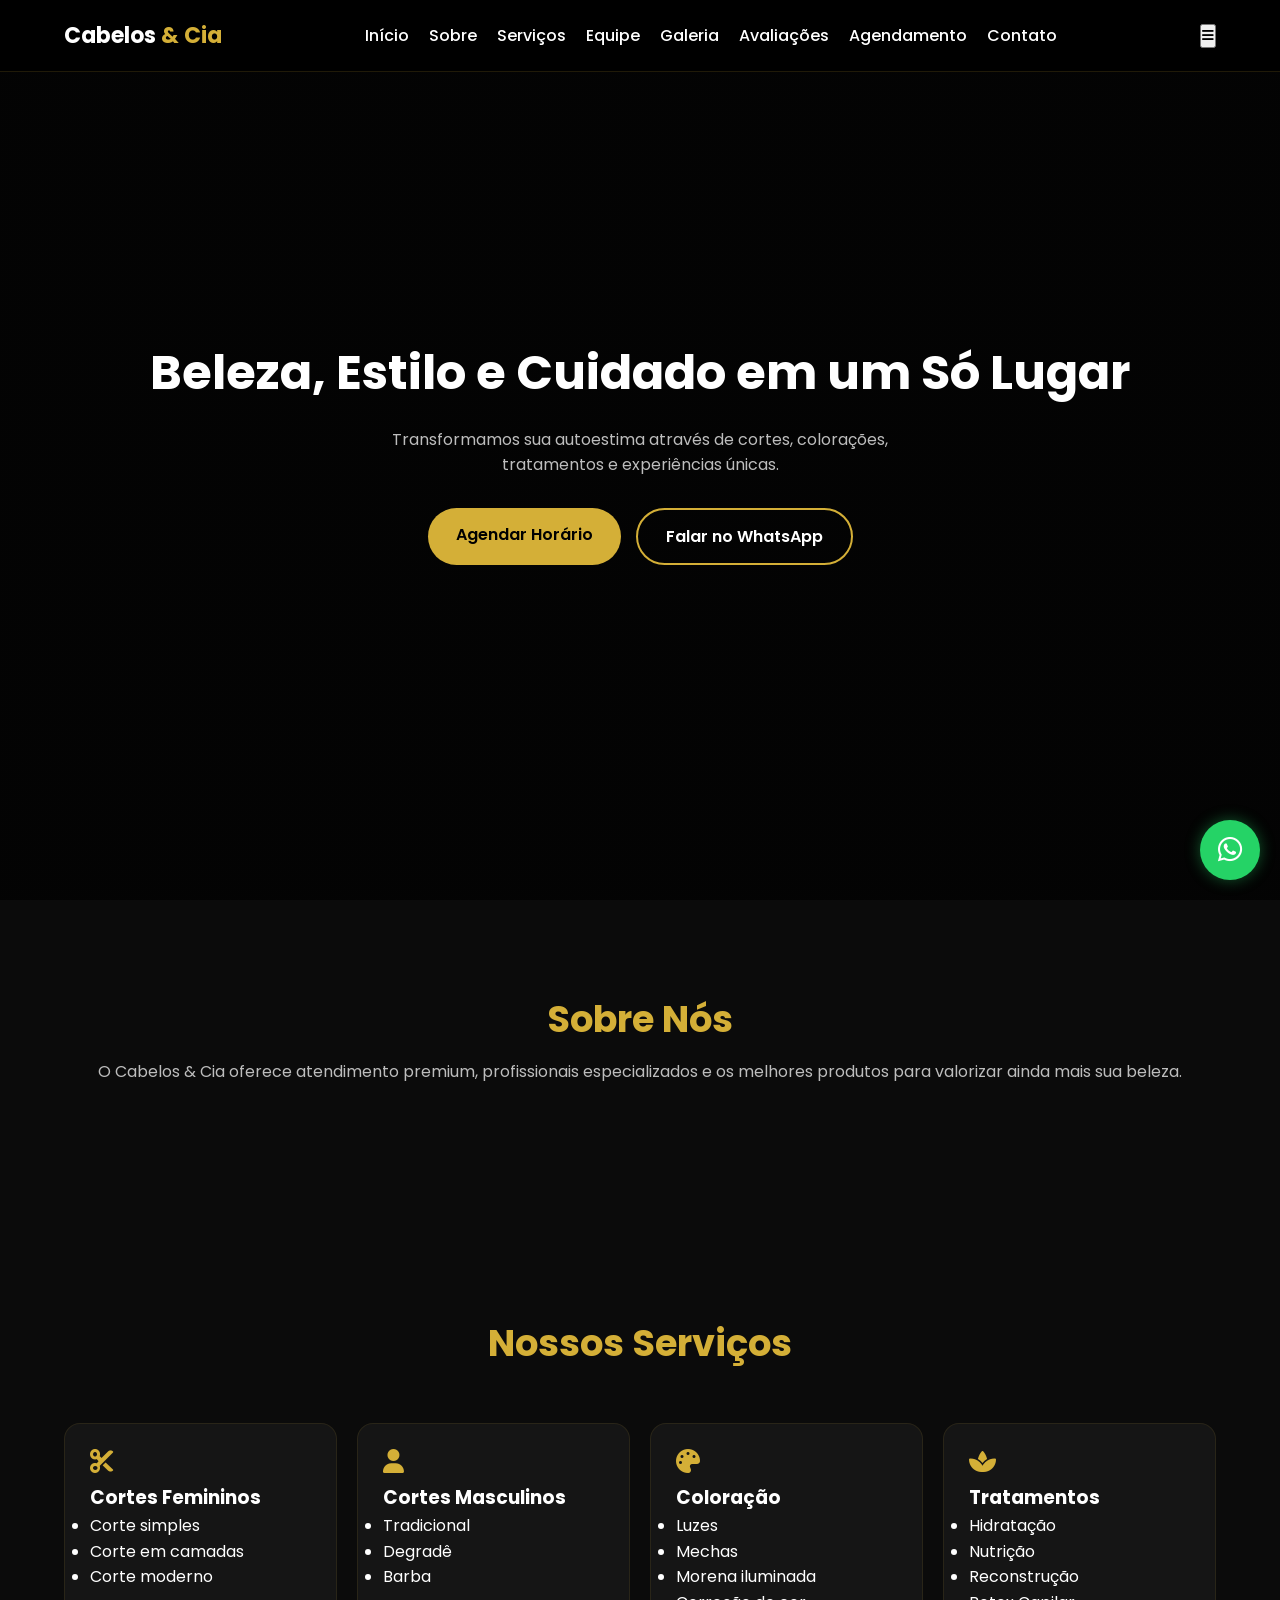
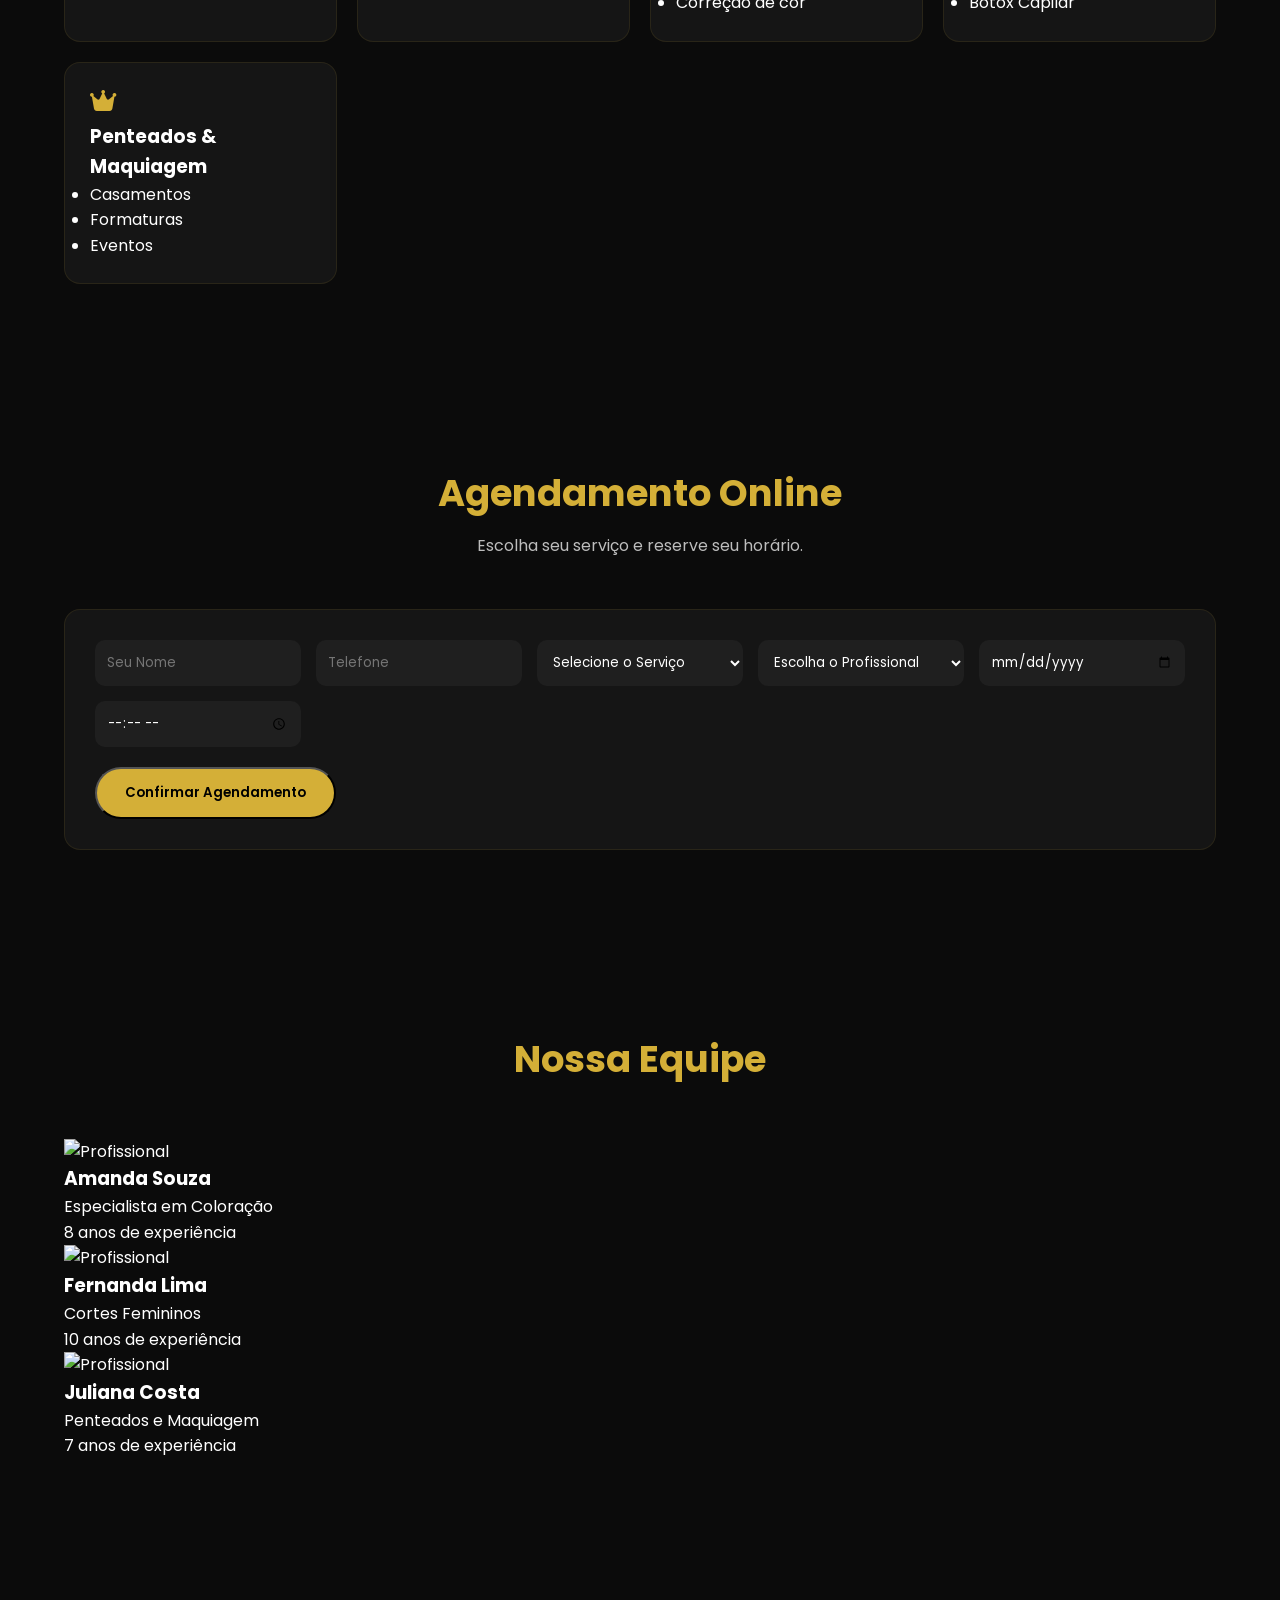
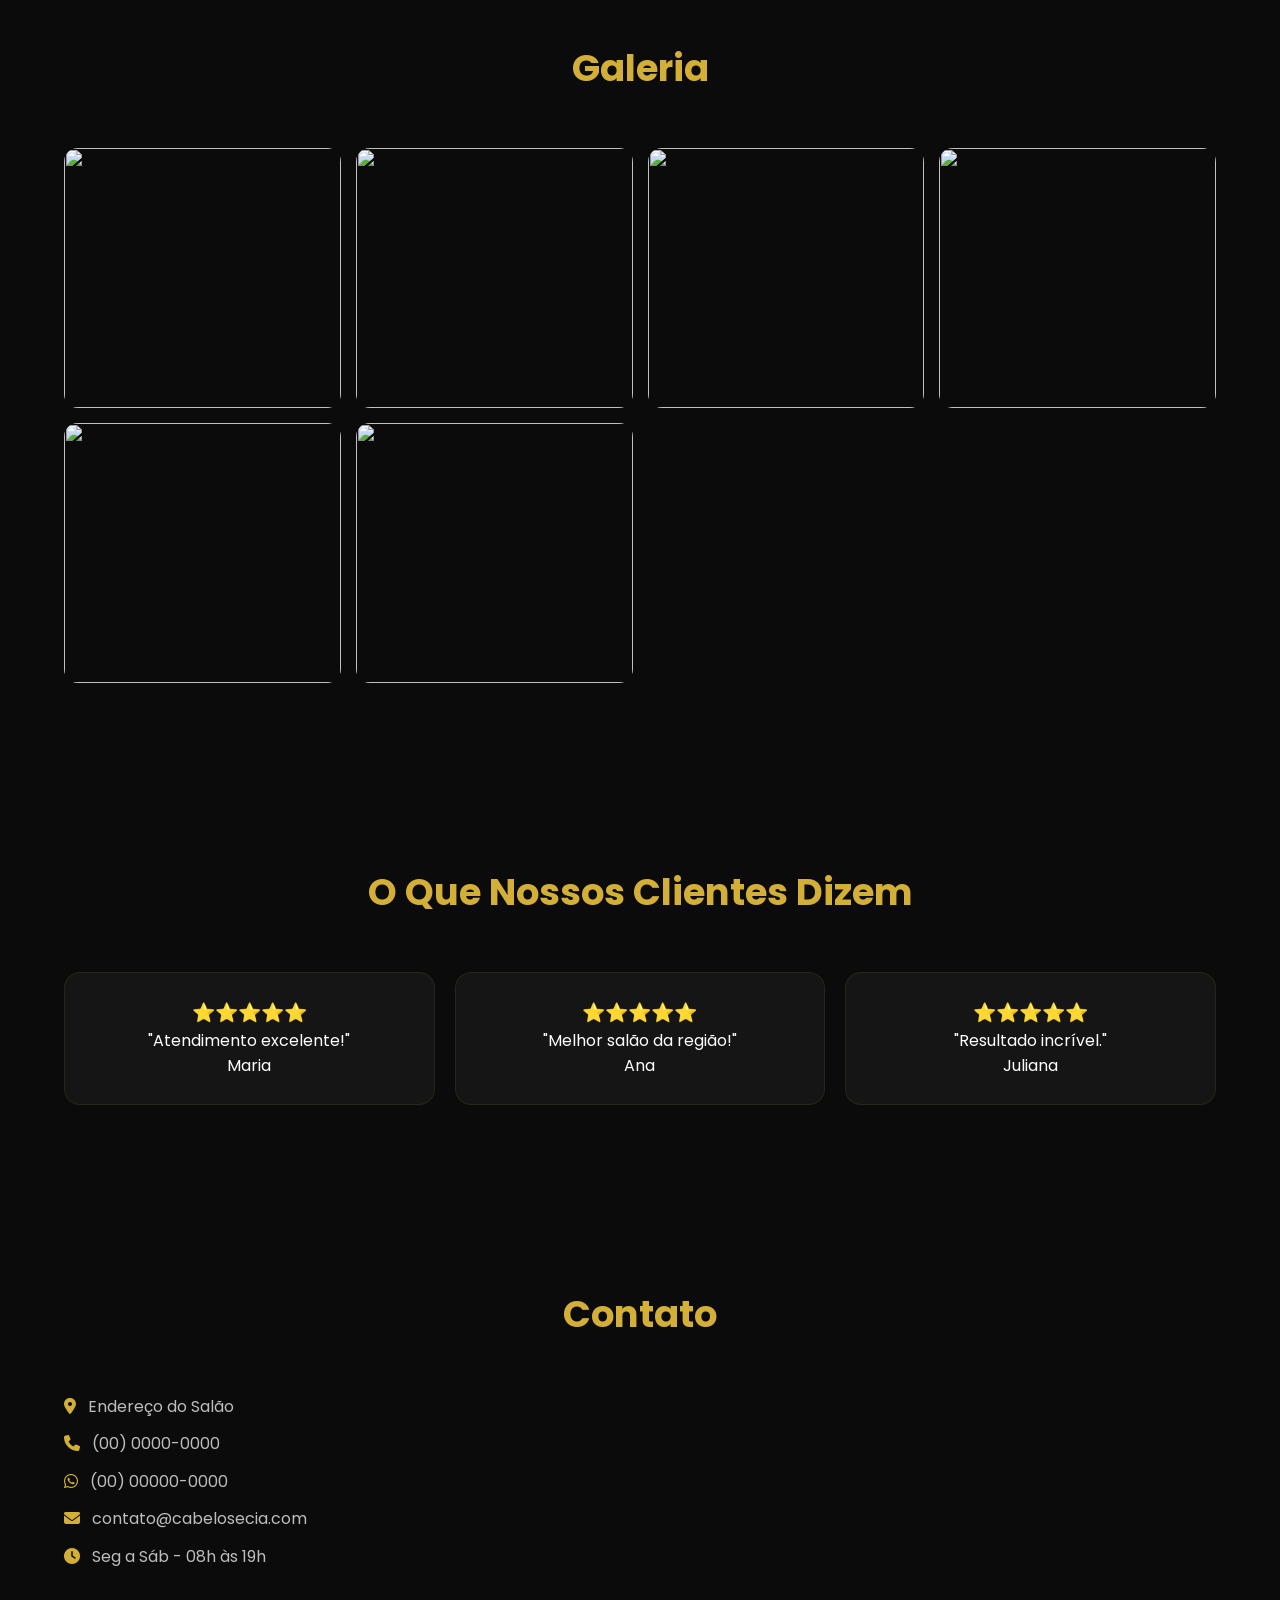
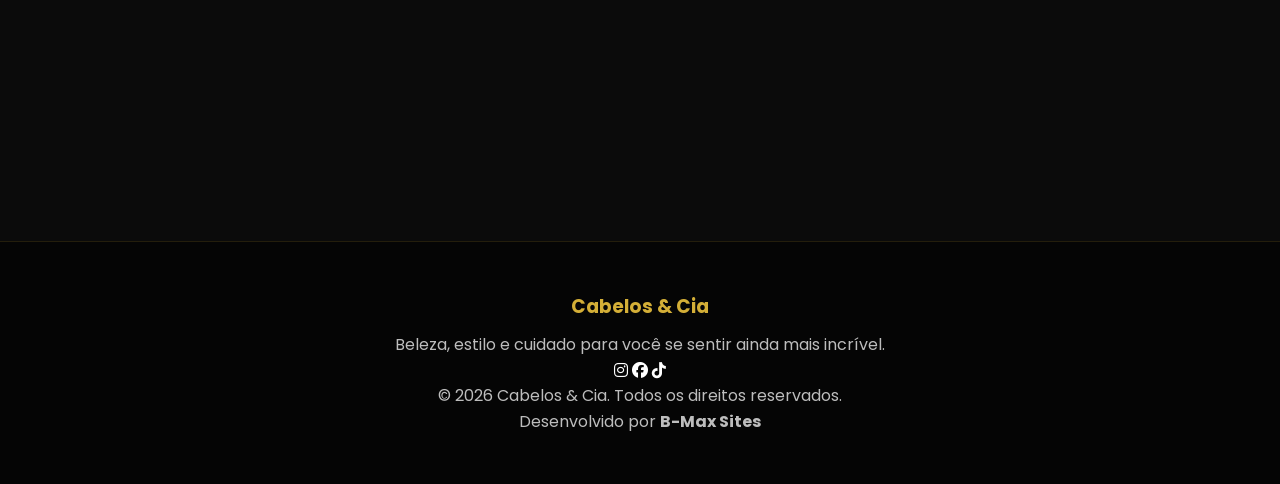
==== index.html @ bd4454e4 "Rename cabelo y Cia.html to index.html" ====
<!DOCTYPE html>
<html lang="pt-BR">
<head>
<meta charset="UTF-8">
<meta name="viewport" content="width=device-width, initial-scale=1.0">

<title>Cabelos & Cia | Beleza, Estilo e Cuidado</title>

<meta name="description" content="Cabelos & Cia - Cortes, coloração, tratamentos capilares, maquiagem e muito mais.">

<link rel="preconnect" href="https://fonts.googleapis.com">
<link rel="preconnect" href="https://fonts.gstatic.com" crossorigin>

<link href="https://fonts.googleapis.com/css2?family=Poppins:wght@300;400;500;600;700;800&display=swap" rel="stylesheet">

<link rel="stylesheet" href="https://cdnjs.cloudflare.com/ajax/libs/font-awesome/6.5.2/css/all.min.css">

<link rel="stylesheet" href="css/style.css">
</head>
<body>

<!-- NAVBAR -->

<header class="header">
    <div class="container navbar">

        <a href="#" class="logo">
            Cabelos <span>& Cia</span>
        </a>

        <nav class="nav-menu">
            <a href="#inicio">Início</a>
            <a href="#sobre">Sobre</a>
            <a href="#servicos">Serviços</a>
            <a href="#equipe">Equipe</a>
            <a href="#galeria">Galeria</a>
            <a href="#avaliacoes">Avaliações</a>
            <a href="#agendamento">Agendamento</a>
            <a href="#contato">Contato</a>
        </nav>

        <button class="menu-btn">
            <i class="fas fa-bars"></i>
        </button>

    </div>
</header>

<!-- HERO -->

<section class="hero" id="inicio">

    <div class="hero-overlay"></div>

    <div class="container hero-content">

        <h1>Beleza, Estilo e Cuidado em um Só Lugar</h1>

        <p>
            Transformamos sua autoestima através de cortes,
            colorações, tratamentos e experiências únicas.
        </p>

        <div class="hero-buttons">

            <a href="#agendamento" class="btn-primary">
                Agendar Horário
            </a>

            <a href="https://wa.me/5549998095175" target="_blank" class="btn-secondary">
                Falar no WhatsApp
            </a>

        </div>

    </div>

</section>

<!-- SOBRE -->

<section class="sobre" id="sobre">

    <div class="container">

        <div class="section-title">
            <h2>Sobre Nós</h2>
            <p>
                O Cabelos & Cia oferece atendimento premium,
                profissionais especializados e os melhores produtos
                para valorizar ainda mais sua beleza.
            </p>
        </div>

    </div>

</section>

<!-- SERVIÇOS -->

<section class="servicos" id="servicos">

    <div class="container">

        <div class="section-title">
            <h2>Nossos Serviços</h2>
        </div>

        <div class="servicos-grid">

            <div class="servico-card">
                <i class="fas fa-cut"></i>
                <h3>Cortes Femininos</h3>
                <ul>
                    <li>Corte simples</li>
                    <li>Corte em camadas</li>
                    <li>Corte moderno</li>
                </ul>
            </div>

            <div class="servico-card">
                <i class="fas fa-user"></i>
                <h3>Cortes Masculinos</h3>
                <ul>
                    <li>Tradicional</li>
                    <li>Degradê</li>
                    <li>Barba</li>
                </ul>
            </div>

            <div class="servico-card">
                <i class="fas fa-palette"></i>
                <h3>Coloração</h3>
                <ul>
                    <li>Luzes</li>
                    <li>Mechas</li>
                    <li>Morena iluminada</li>
                    <li>Correção de cor</li>
                </ul>
            </div>

            <div class="servico-card">
                <i class="fas fa-spa"></i>
                <h3>Tratamentos</h3>
                <ul>
                    <li>Hidratação</li>
                    <li>Nutrição</li>
                    <li>Reconstrução</li>
                    <li>Botox Capilar</li>
                </ul>
            </div>

            <div class="servico-card">
                <i class="fas fa-crown"></i>
                <h3>Penteados & Maquiagem</h3>
                <ul>
                    <li>Casamentos</li>
                    <li>Formaturas</li>
                    <li>Eventos</li>
                </ul>
            </div>

        </div>

    </div>

</section>

<!-- AGENDAMENTO -->

<section class="agendamento" id="agendamento">

    <div class="container">

        <div class="section-title">
            <h2>Agendamento Online</h2>
            <p>Escolha seu serviço e reserve seu horário.</p>
        </div>

        <form id="agendamentoForm">

            <div class="form-grid">

                <input type="text" placeholder="Seu Nome" required>

                <input type="tel" placeholder="Telefone" required>

                <select required>
                    <option value="">Selecione o Serviço</option>
                    <option>Corte Feminino</option>
                    <option>Corte Masculino</option>
                    <option>Coloração</option>
                    <option>Tratamento</option>
                    <option>Maquiagem</option>
                </select>

                <select required>
                    <option value="">Escolha o Profissional</option>
                    <option>Amanda</option>
                    <option>Fernanda</option>
                    <option>Juliana</option>
                </select>

                <input type="date" required>

                <input type="time" required>

            </div>

            <button type="submit" class="btn-primary">
                Confirmar Agendamento
            </button>

        </form>

    </div>

</section>

<!-- EQUIPE -->

<section class="equipe" id="equipe">

    <div class="container">

        <div class="section-title">
            <h2>Nossa Equipe</h2>
        </div>

        <div class="equipe-grid">

            <div class="membro">
                <img src="images/equipe1.jpg" alt="Profissional">
                <h3>Amanda Souza</h3>
                <p>Especialista em Coloração</p>
                <span>8 anos de experiência</span>
            </div>

            <div class="membro">
                <img src="images/equipe2.jpg" alt="Profissional">
                <h3>Fernanda Lima</h3>
                <p>Cortes Femininos</p>
                <span>10 anos de experiência</span>
            </div>

            <div class="membro">
                <img src="images/equipe3.jpg" alt="Profissional">
                <h3>Juliana Costa</h3>
                <p>Penteados e Maquiagem</p>
                <span>7 anos de experiência</span>
            </div>

        </div>

    </div>

</section>

<!-- GALERIA -->

<section class="galeria" id="galeria">

    <div class="container">

        <div class="section-title">
            <h2>Galeria</h2>
        </div>

        <div class="galeria-grid">

            <img src="images/galeria/1.jpg" alt="">
            <img src="images/galeria/2.jpg" alt="">
            <img src="images/galeria/3.jpg" alt="">
            <img src="images/galeria/4.jpg" alt="">
            <img src="images/galeria/5.jpg" alt="">
            <img src="images/galeria/6.jpg" alt="">

        </div>

    </div>

</section>

<!-- AVALIAÇÕES -->

<section class="avaliacoes" id="avaliacoes">

    <div class="container">

        <div class="section-title">
            <h2>O Que Nossos Clientes Dizem</h2>
        </div>

        <div class="avaliacoes-grid">

            <div class="avaliacao">
                <h3>⭐⭐⭐⭐⭐</h3>
                <p>"Atendimento excelente!"</p>
                <span>Maria</span>
            </div>

            <div class="avaliacao">
                <h3>⭐⭐⭐⭐⭐</h3>
                <p>"Melhor salão da região!"</p>
                <span>Ana</span>
            </div>

            <div class="avaliacao">
                <h3>⭐⭐⭐⭐⭐</h3>
                <p>"Resultado incrível."</p>
                <span>Juliana</span>
            </div>

        </div>

    </div>

</section>

<!-- CONTATO -->

<section class="contato" id="contato">

    <div class="container">

        <div class="section-title">
            <h2>Contato</h2>
        </div>

        <div class="contato-grid">

            <div class="info">

                <p><i class="fas fa-map-marker-alt"></i> Endereço do Salão</p>

                <p><i class="fas fa-phone"></i> (00) 0000-0000</p>

                <p><i class="fab fa-whatsapp"></i> (00) 00000-0000</p>

                <p><i class="fas fa-envelope"></i> contato@cabelosecia.com</p>

                <p><i class="fas fa-clock"></i> Seg a Sáb - 08h às 19h</p>

            </div>

            <div class="mapa">

                <iframe
                    src="https://www.google.com/maps/embed"
                    allowfullscreen=""
                    loading="lazy">
                </iframe>

            </div>

        </div>

    </div>

</section>

<!-- WHATSAPP -->

<a href="https://wa.me/5549998095175"
   class="whatsapp-btn"
   target="_blank">

    <i class="fab fa-whatsapp"></i>

</a>

<!-- FOOTER -->

<footer class="footer">

    <div class="container">

        <h3>Cabelos & Cia</h3>

        <p>
            Beleza, estilo e cuidado para você se sentir ainda mais incrível.
        </p>

        <div class="footer-social">

            <a href="#"><i class="fab fa-instagram"></i></a>
            <a href="#"><i class="fab fa-facebook"></i></a>
            <a href="#"><i class="fab fa-tiktok"></i></a>

        </div>

        <div class="footer-copy">

            <p>
                © 2026 Cabelos & Cia. Todos os direitos reservados.
            </p>

            <p>
                Desenvolvido por <strong>B-Max Sites</strong>
            </p>

        </div>

    </div>

</footer>

<script src="js/script.js"></script>

</body>
</html>
---- css/style.css ----
/* RESET PROFISSIONAL */
*{
margin:0;
padding:0;
box-sizing:border-box;
font-family:'Poppins',sans-serif;
}

:root{
--gold:#d4af37;
--black:#0b0b0b;
--dark:#151515;
--gray:#bdbdbd;
--white:#ffffff;
}

/* BASE */
body{
background:var(--black);
color:var(--white);
line-height:1.6;
}

a{
text-decoration:none;
color:inherit;
}

.container{
width:90%;
max-width:1200px;
margin:auto;
}

/* HEADER */
.header{
position:fixed;
top:0;
width:100%;
z-index:999;
background:rgba(0,0,0,0.85);
backdrop-filter:blur(10px);
border-bottom:1px solid rgba(212,175,55,0.15);
}

.navbar{
display:flex;
justify-content:space-between;
align-items:center;
padding:18px 0;
}

.logo{
font-size:22px;
font-weight:700;
}

.logo span{
color:var(--gold);
}

.nav-menu{
display:flex;
gap:20px;
}

.nav-menu a{
font-weight:500;
color:var(--white);
transition:0.3s;
}

.nav-menu a:hover{
color:var(--gold);
}

/* HERO */
.hero{
height:100vh;
display:flex;
align-items:center;
justify-content:center;
text-align:center;
padding:20px;
background:
linear-gradient(rgba(0,0,0,0.7),rgba(0,0,0,0.7)),
url("https://images.unsplash.com/photo-1522335789203-aabd1fc54bc9") center/cover;
}

.hero-content h1{
font-size:3rem;
margin-bottom:15px;
}

.hero-content p{
color:var(--gray);
max-width:600px;
margin:auto;
margin-bottom:30px;
}

/* BOTÕES (FLUTUANDO DE VERDADE, LIMPO) */
.hero-buttons{
display:flex;
gap:15px;
justify-content:center;
flex-wrap:wrap;
}

.btn-primary,
.btn-secondary{
padding:14px 28px;
border-radius:50px;
font-weight:600;
transition:0.3s ease;
position:relative;
animation:float 3s ease-in-out infinite;
}

.btn-primary{
background:var(--gold);
color:#000;
}

.btn-secondary{
border:2px solid var(--gold);
color:var(--white);
}

.btn-primary:hover,
.btn-secondary:hover{
transform:translateY(-5px);
box-shadow:0 10px 25px rgba(212,175,55,0.25);
}

/* FLUTUAÇÃO SUAVE */
@keyframes float{
0%{transform:translateY(0);}
50%{transform:translateY(-6px);}
100%{transform:translateY(0);}
}

/* SEÇÕES */
section{
padding:90px 0;
}

.section-title{
text-align:center;
margin-bottom:50px;
}

.section-title h2{
font-size:2.3rem;
color:var(--gold);
margin-bottom:10px;
}

.section-title p{
color:var(--gray);
}

/* SERVIÇOS */
.servicos-grid{
display:grid;
grid-template-columns:repeat(auto-fit,minmax(250px,1fr));
gap:20px;
}

.servico-card{
background:var(--dark);
padding:25px;
border-radius:16px;
border:1px solid rgba(212,175,55,0.1);
transition:0.3s;
}

.servico-card:hover{
transform:translateY(-8px);
border-color:var(--gold);
}

.servico-card i{
color:var(--gold);
font-size:24px;
margin-bottom:10px;
}

/* FORMULÁRIO */
#agendamentoForm{
background:var(--dark);
padding:30px;
border-radius:16px;
border:1px solid rgba(212,175,55,0.1);
}

.form-grid{
display:grid;
grid-template-columns:repeat(auto-fit,minmax(200px,1fr));
gap:15px;
margin-bottom:20px;
}

input,select{
padding:12px;
border:none;
border-radius:10px;
background:#1f1f1f;
color:white;
outline:none;
}

/* GALERIA */
.galeria-grid{
display:grid;
grid-template-columns:repeat(auto-fit,minmax(250px,1fr));
gap:15px;
}

.galeria-grid img{
width:100%;
height:260px;
object-fit:cover;
border-radius:14px;
transition:0.4s;
}

.galeria-grid img:hover{
transform:scale(1.03);
}

/* AVALIAÇÕES */
.avaliacoes-grid{
display:grid;
grid-template-columns:repeat(auto-fit,minmax(250px,1fr));
gap:20px;
}

.avaliacao{
background:var(--dark);
padding:25px;
border-radius:16px;
border:1px solid rgba(212,175,55,0.1);
text-align:center;
}

/* CONTATO */
.contato-grid{
display:grid;
grid-template-columns:1fr 1fr;
gap:30px;
}

.info p{
margin-bottom:12px;
color:var(--gray);
}

.info i{
color:var(--gold);
margin-right:8px;
}

.mapa iframe{
width:100%;
height:350px;
border:none;
border-radius:14px;
}

/* WHATSAPP */
.whatsapp-btn{
position:fixed;
bottom:20px;
right:20px;
width:60px;
height:60px;
background:#25d366;
border-radius:50%;
display:flex;
align-items:center;
justify-content:center;
font-size:28px;
color:white;
box-shadow:0 0 15px rgba(37,211,102,0.4);
animation:float 3s infinite;
}

/* FOOTER */
.footer{
text-align:center;
padding:50px 20px;
background:#050505;
border-top:1px solid rgba(212,175,55,0.15);
}

.footer h3{
color:var(--gold);
margin-bottom:10px;
}

.footer p{
color:var(--gray);
}

/* RESPONSIVO */
@media(max-width:768px){

.hero-content h1{
font-size:2.1rem;
}

.nav-menu{
display:none;
}

.contato-grid{
grid-template-columns:1fr;
}
}
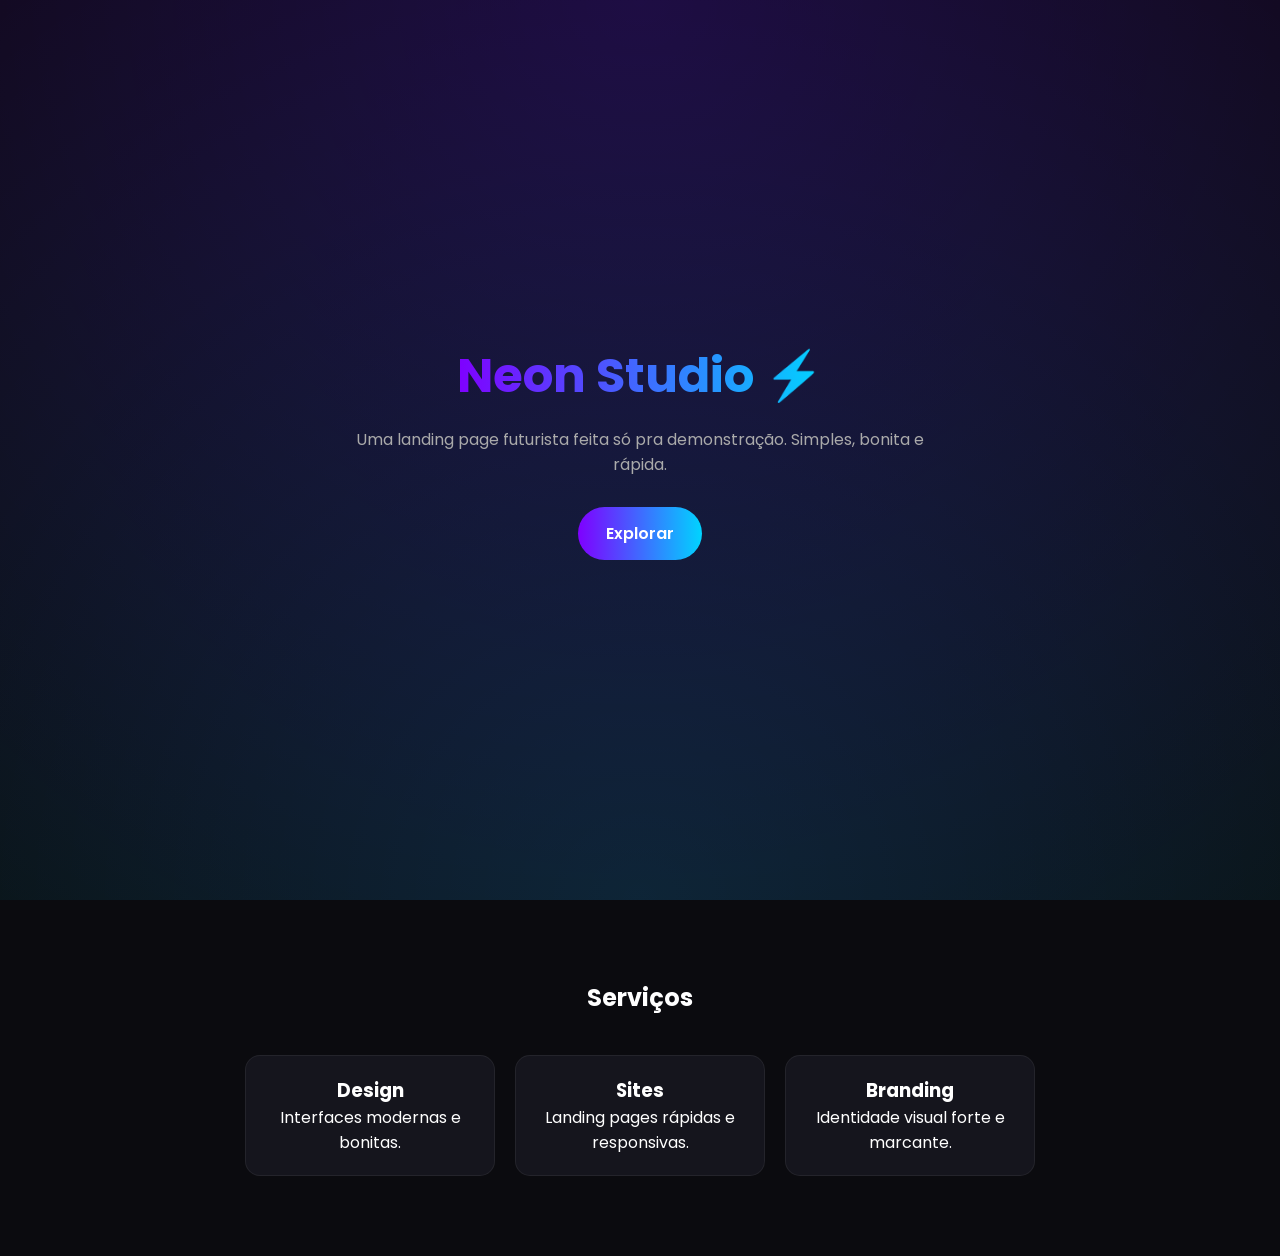
==== commit 0c102f18: "Change title and content from 'Cabelos & Cia' to 'Neon Studio'" ====
--- a/index.html
+++ b/index.html
@@ -4,408 +4,128 @@
 <meta charset="UTF-8">
 <meta name="viewport" content="width=device-width, initial-scale=1.0">
 
-<title>Cabelos & Cia | Beleza, Estilo e Cuidado</title>
+<title>Neon Studio</title>
 
-<meta name="description" content="Cabelos & Cia - Cortes, coloração, tratamentos capilares, maquiagem e muito mais.">
+<link href="https://fonts.googleapis.com/css2?family=Poppins:wght@300;400;600;700&display=swap" rel="stylesheet">
 
-<link rel="preconnect" href="https://fonts.googleapis.com">
-<link rel="preconnect" href="https://fonts.gstatic.com" crossorigin>
+<style>
+*{
+margin:0;
+padding:0;
+box-sizing:border-box;
+font-family:'Poppins',sans-serif;
+}
 
-<link href="https://fonts.googleapis.com/css2?family=Poppins:wght@300;400;500;600;700;800&display=swap" rel="stylesheet">
+body{
+background:#0b0b0f;
+color:#fff;
+overflow-x:hidden;
+}
 
-<link rel="stylesheet" href="https://cdnjs.cloudflare.com/ajax/libs/font-awesome/6.5.2/css/all.min.css">
+/* HERO */
+.hero{
+height:100vh;
+display:flex;
+flex-direction:column;
+justify-content:center;
+align-items:center;
+text-align:center;
+background:
+radial-gradient(circle at top,#6a00ff33,transparent),
+radial-gradient(circle at bottom,#00d4ff22,transparent),
+#0b0b0f;
+padding:20px;
+}
 
-<link rel="stylesheet" href="css/style.css">
+.hero h1{
+font-size:3rem;
+margin-bottom:15px;
+background:linear-gradient(90deg,#7f00ff,#00d4ff);
+-webkit-background-clip:text;
+-webkit-text-fill-color:transparent;
+}
+
+.hero p{
+color:#aaa;
+max-width:600px;
+margin-bottom:30px;
+}
+
+.btn{
+padding:14px 28px;
+border-radius:50px;
+background:linear-gradient(90deg,#7f00ff,#00d4ff);
+color:white;
+text-decoration:none;
+font-weight:600;
+transition:0.3s;
+}
+
+.btn:hover{
+transform:scale(1.1);
+box-shadow:0 0 25px #7f00ff66;
+}
+
+/* CARDS */
+section{
+padding:80px 20px;
+text-align:center;
+}
+
+.cards{
+display:flex;
+gap:20px;
+justify-content:center;
+flex-wrap:wrap;
+margin-top:40px;
+}
+
+.card{
+background:#15151d;
+padding:20px;
+border-radius:15px;
+width:250px;
+border:1px solid #ffffff10;
+transition:0.3s;
+}
+
+.card:hover{
+transform:translateY(-10px);
+border-color:#7f00ff;
+}
+</style>
 </head>
+
 <body>
 
-<!-- NAVBAR -->
-
-<header class="header">
-    <div class="container navbar">
-
-        <a href="#" class="logo">
-            Cabelos <span>& Cia</span>
-        </a>
-
-        <nav class="nav-menu">
-            <a href="#inicio">Início</a>
-            <a href="#sobre">Sobre</a>
-            <a href="#servicos">Serviços</a>
-            <a href="#equipe">Equipe</a>
-            <a href="#galeria">Galeria</a>
-            <a href="#avaliacoes">Avaliações</a>
-            <a href="#agendamento">Agendamento</a>
-            <a href="#contato">Contato</a>
-        </nav>
-
-        <button class="menu-btn">
-            <i class="fas fa-bars"></i>
-        </button>
-
-    </div>
-</header>
-
-<!-- HERO -->
-
-<section class="hero" id="inicio">
-
-    <div class="hero-overlay"></div>
-
-    <div class="container hero-content">
-
-        <h1>Beleza, Estilo e Cuidado em um Só Lugar</h1>
-
-        <p>
-            Transformamos sua autoestima através de cortes,
-            colorações, tratamentos e experiências únicas.
-        </p>
-
-        <div class="hero-buttons">
-
-            <a href="#agendamento" class="btn-primary">
-                Agendar Horário
-            </a>
-
-            <a href="https://wa.me/5549998095175" target="_blank" class="btn-secondary">
-                Falar no WhatsApp
-            </a>
-
-        </div>
-
-    </div>
-
+<section class="hero">
+<h1>Neon Studio ⚡</h1>
+<p>Uma landing page futurista feita só pra demonstração. Simples, bonita e rápida.</p>
+<a href="#" class="btn">Explorar</a>
 </section>
 
-<!-- SOBRE -->
+<section>
+<h2>Serviços</h2>
 
-<section class="sobre" id="sobre">
+<div class="cards">
 
-    <div class="container">
+<div class="card">
+<h3>Design</h3>
+<p>Interfaces modernas e bonitas.</p>
+</div>
 
-        <div class="section-title">
-            <h2>Sobre Nós</h2>
-            <p>
-                O Cabelos & Cia oferece atendimento premium,
-                profissionais especializados e os melhores produtos
-                para valorizar ainda mais sua beleza.
-            </p>
-        </div>
+<div class="card">
+<h3>Sites</h3>
+<p>Landing pages rápidas e responsivas.</p>
+</div>
 
-    </div>
+<div class="card">
+<h3>Branding</h3>
+<p>Identidade visual forte e marcante.</p>
+</div>
 
+</div>
 </section>
-
-<!-- SERVIÇOS -->
-
-<section class="servicos" id="servicos">
-
-    <div class="container">
-
-        <div class="section-title">
-            <h2>Nossos Serviços</h2>
-        </div>
-
-        <div class="servicos-grid">
-
-            <div class="servico-card">
-                <i class="fas fa-cut"></i>
-                <h3>Cortes Femininos</h3>
-                <ul>
-                    <li>Corte simples</li>
-                    <li>Corte em camadas</li>
-                    <li>Corte moderno</li>
-                </ul>
-            </div>
-
-            <div class="servico-card">
-                <i class="fas fa-user"></i>
-                <h3>Cortes Masculinos</h3>
-                <ul>
-                    <li>Tradicional</li>
-                    <li>Degradê</li>
-                    <li>Barba</li>
-                </ul>
-            </div>
-
-            <div class="servico-card">
-                <i class="fas fa-palette"></i>
-                <h3>Coloração</h3>
-                <ul>
-                    <li>Luzes</li>
-                    <li>Mechas</li>
-                    <li>Morena iluminada</li>
-                    <li>Correção de cor</li>
-                </ul>
-            </div>
-
-            <div class="servico-card">
-                <i class="fas fa-spa"></i>
-                <h3>Tratamentos</h3>
-                <ul>
-                    <li>Hidratação</li>
-                    <li>Nutrição</li>
-                    <li>Reconstrução</li>
-                    <li>Botox Capilar</li>
-                </ul>
-            </div>
-
-            <div class="servico-card">
-                <i class="fas fa-crown"></i>
-                <h3>Penteados & Maquiagem</h3>
-                <ul>
-                    <li>Casamentos</li>
-                    <li>Formaturas</li>
-                    <li>Eventos</li>
-                </ul>
-            </div>
-
-        </div>
-
-    </div>
-
-</section>
-
-<!-- AGENDAMENTO -->
-
-<section class="agendamento" id="agendamento">
-
-    <div class="container">
-
-        <div class="section-title">
-            <h2>Agendamento Online</h2>
-            <p>Escolha seu serviço e reserve seu horário.</p>
-        </div>
-
-        <form id="agendamentoForm">
-
-            <div class="form-grid">
-
-                <input type="text" placeholder="Seu Nome" required>
-
-                <input type="tel" placeholder="Telefone" required>
-
-                <select required>
-                    <option value="">Selecione o Serviço</option>
-                    <option>Corte Feminino</option>
-                    <option>Corte Masculino</option>
-                    <option>Coloração</option>
-                    <option>Tratamento</option>
-                    <option>Maquiagem</option>
-                </select>
-
-                <select required>
-                    <option value="">Escolha o Profissional</option>
-                    <option>Amanda</option>
-                    <option>Fernanda</option>
-                    <option>Juliana</option>
-                </select>
-
-                <input type="date" required>
-
-                <input type="time" required>
-
-            </div>
-
-            <button type="submit" class="btn-primary">
-                Confirmar Agendamento
-            </button>
-
-        </form>
-
-    </div>
-
-</section>
-
-<!-- EQUIPE -->
-
-<section class="equipe" id="equipe">
-
-    <div class="container">
-
-        <div class="section-title">
-            <h2>Nossa Equipe</h2>
-        </div>
-
-        <div class="equipe-grid">
-
-            <div class="membro">
-                <img src="images/equipe1.jpg" alt="Profissional">
-                <h3>Amanda Souza</h3>
-                <p>Especialista em Coloração</p>
-                <span>8 anos de experiência</span>
-            </div>
-
-            <div class="membro">
-                <img src="images/equipe2.jpg" alt="Profissional">
-                <h3>Fernanda Lima</h3>
-                <p>Cortes Femininos</p>
-                <span>10 anos de experiência</span>
-            </div>
-
-            <div class="membro">
-                <img src="images/equipe3.jpg" alt="Profissional">
-                <h3>Juliana Costa</h3>
-                <p>Penteados e Maquiagem</p>
-                <span>7 anos de experiência</span>
-            </div>
-
-        </div>
-
-    </div>
-
-</section>
-
-<!-- GALERIA -->
-
-<section class="galeria" id="galeria">
-
-    <div class="container">
-
-        <div class="section-title">
-            <h2>Galeria</h2>
-        </div>
-
-        <div class="galeria-grid">
-
-            <img src="images/galeria/1.jpg" alt="">
-            <img src="images/galeria/2.jpg" alt="">
-            <img src="images/galeria/3.jpg" alt="">
-            <img src="images/galeria/4.jpg" alt="">
-            <img src="images/galeria/5.jpg" alt="">
-            <img src="images/galeria/6.jpg" alt="">
-
-        </div>
-
-    </div>
-
-</section>
-
-<!-- AVALIAÇÕES -->
-
-<section class="avaliacoes" id="avaliacoes">
-
-    <div class="container">
-
-        <div class="section-title">
-            <h2>O Que Nossos Clientes Dizem</h2>
-        </div>
-
-        <div class="avaliacoes-grid">
-
-            <div class="avaliacao">
-                <h3>⭐⭐⭐⭐⭐</h3>
-                <p>"Atendimento excelente!"</p>
-                <span>Maria</span>
-            </div>
-
-            <div class="avaliacao">
-                <h3>⭐⭐⭐⭐⭐</h3>
-                <p>"Melhor salão da região!"</p>
-                <span>Ana</span>
-            </div>
-
-            <div class="avaliacao">
-                <h3>⭐⭐⭐⭐⭐</h3>
-                <p>"Resultado incrível."</p>
-                <span>Juliana</span>
-            </div>
-
-        </div>
-
-    </div>
-
-</section>
-
-<!-- CONTATO -->
-
-<section class="contato" id="contato">
-
-    <div class="container">
-
-        <div class="section-title">
-            <h2>Contato</h2>
-        </div>
-
-        <div class="contato-grid">
-
-            <div class="info">
-
-                <p><i class="fas fa-map-marker-alt"></i> Endereço do Salão</p>
-
-                <p><i class="fas fa-phone"></i> (00) 0000-0000</p>
-
-                <p><i class="fab fa-whatsapp"></i> (00) 00000-0000</p>
-
-                <p><i class="fas fa-envelope"></i> contato@cabelosecia.com</p>
-
-                <p><i class="fas fa-clock"></i> Seg a Sáb - 08h às 19h</p>
-
-            </div>
-
-            <div class="mapa">
-
-                <iframe
-                    src="https://www.google.com/maps/embed"
-                    allowfullscreen=""
-                    loading="lazy">
-                </iframe>
-
-            </div>
-
-        </div>
-
-    </div>
-
-</section>
-
-<!-- WHATSAPP -->
-
-<a href="https://wa.me/5549998095175"
-   class="whatsapp-btn"
-   target="_blank">
-
-    <i class="fab fa-whatsapp"></i>
-
-</a>
-
-<!-- FOOTER -->
-
-<footer class="footer">
-
-    <div class="container">
-
-        <h3>Cabelos & Cia</h3>
-
-        <p>
-            Beleza, estilo e cuidado para você se sentir ainda mais incrível.
-        </p>
-
-        <div class="footer-social">
-
-            <a href="#"><i class="fab fa-instagram"></i></a>
-            <a href="#"><i class="fab fa-facebook"></i></a>
-            <a href="#"><i class="fab fa-tiktok"></i></a>
-
-        </div>
-
-        <div class="footer-copy">
-
-            <p>
-                © 2026 Cabelos & Cia. Todos os direitos reservados.
-            </p>
-
-            <p>
-                Desenvolvido por <strong>B-Max Sites</strong>
-            </p>
-
-        </div>
-
-    </div>
-
-</footer>
-
-<script src="js/script.js"></script>
 
 </body>
 </html>
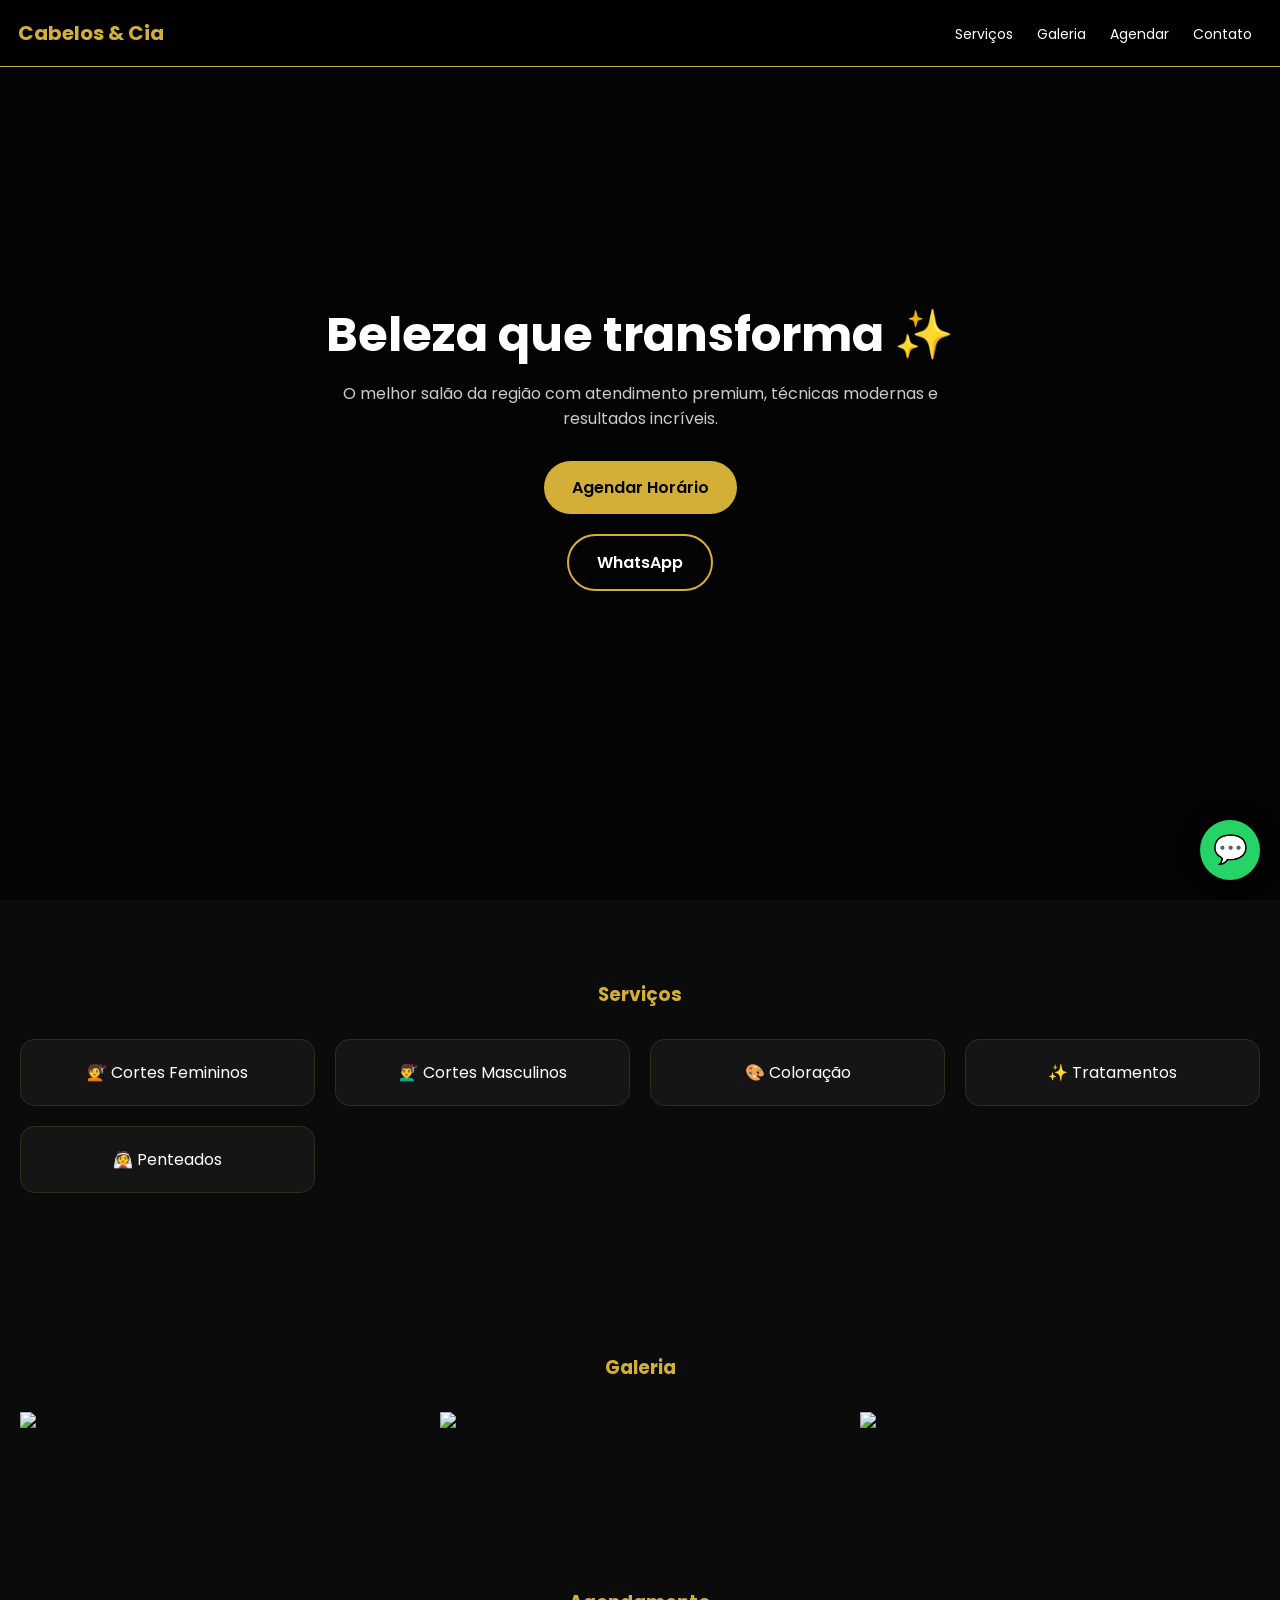
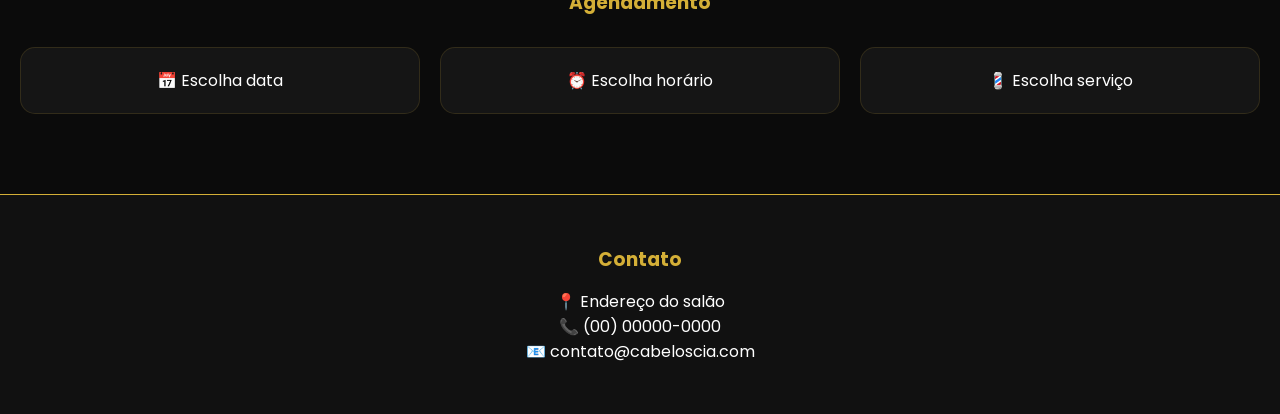
==== commit 81c47157: "Update title and content for landing page" ====
--- a/index.html
+++ b/index.html
@@ -4,9 +4,9 @@
 <meta charset="UTF-8">
 <meta name="viewport" content="width=device-width, initial-scale=1.0">
 
-<title>Neon Studio</title>
-
-<link href="https://fonts.googleapis.com/css2?family=Poppins:wght@300;400;600;700&display=swap" rel="stylesheet">
+<title>Cabelos & Cia | Beleza Premium</title>
+
+<link href="https://fonts.googleapis.com/css2?family=Poppins:wght@300;400;500;600;700&display=swap" rel="stylesheet">
 
 <style>
 *{
@@ -14,12 +14,43 @@
 padding:0;
 box-sizing:border-box;
 font-family:'Poppins',sans-serif;
+scroll-behavior:smooth;
 }
 
 body{
-background:#0b0b0f;
+background:#0b0b0b;
 color:#fff;
-overflow-x:hidden;
+}
+
+/* HEADER */
+header{
+position:fixed;
+top:0;
+width:100%;
+background:rgba(0,0,0,0.85);
+backdrop-filter:blur(10px);
+padding:18px;
+border-bottom:1px solid #d4af37;
+z-index:999;
+display:flex;
+justify-content:space-between;
+align-items:center;
+}
+
+header h1{
+color:#d4af37;
+font-size:20px;
+}
+
+nav a{
+color:#fff;
+margin:0 10px;
+text-decoration:none;
+font-size:14px;
+}
+
+nav a:hover{
+color:#d4af37;
 }
 
 /* HERO */
@@ -30,102 +61,190 @@
 justify-content:center;
 align-items:center;
 text-align:center;
+padding:20px;
 background:
-radial-gradient(circle at top,#6a00ff33,transparent),
-radial-gradient(circle at bottom,#00d4ff22,transparent),
-#0b0b0f;
-padding:20px;
-}
-
-.hero h1{
+linear-gradient(rgba(0,0,0,0.7),rgba(0,0,0,0.7)),
+url('https://images.unsplash.com/photo-1522335789203-aabd1fc54bc9') center/cover;
+}
+
+.hero h2{
 font-size:3rem;
-margin-bottom:15px;
-background:linear-gradient(90deg,#7f00ff,#00d4ff);
--webkit-background-clip:text;
--webkit-text-fill-color:transparent;
+margin-bottom:10px;
 }
 
 .hero p{
-color:#aaa;
+color:#ccc;
 max-width:600px;
-margin-bottom:30px;
-}
-
+margin-bottom:20px;
+}
+
+/* BOTÕES FLUTUANTES */
 .btn{
 padding:14px 28px;
 border-radius:50px;
-background:linear-gradient(90deg,#7f00ff,#00d4ff);
-color:white;
 text-decoration:none;
 font-weight:600;
+margin:10px;
+display:inline-block;
+animation:float 3s ease-in-out infinite;
 transition:0.3s;
 }
 
+.btn-gold{
+background:#d4af37;
+color:#000;
+}
+
+.btn-outline{
+border:2px solid #d4af37;
+color:#fff;
+}
+
 .btn:hover{
-transform:scale(1.1);
-box-shadow:0 0 25px #7f00ff66;
-}
-
-/* CARDS */
+transform:scale(1.08);
+}
+
+@keyframes float{
+0%{transform:translateY(0);}
+50%{transform:translateY(-8px);}
+100%{transform:translateY(0);}
+}
+
+/* SEÇÕES */
 section{
 padding:80px 20px;
 text-align:center;
 }
 
-.cards{
-display:flex;
+h3{
+color:#d4af37;
+margin-bottom:15px;
+}
+
+/* SERVIÇOS */
+.grid{
+display:grid;
+grid-template-columns:repeat(auto-fit,minmax(250px,1fr));
 gap:20px;
-justify-content:center;
-flex-wrap:wrap;
-margin-top:40px;
+margin-top:30px;
 }
 
 .card{
-background:#15151d;
+background:#151515;
 padding:20px;
 border-radius:15px;
-width:250px;
-border:1px solid #ffffff10;
+border:1px solid rgba(212,175,55,0.15);
 transition:0.3s;
 }
 
 .card:hover{
-transform:translateY(-10px);
-border-color:#7f00ff;
+transform:translateY(-8px);
+border-color:#d4af37;
+}
+
+/* GALERIA */
+.gallery img{
+width:100%;
+height:250px;
+object-fit:cover;
+border-radius:15px;
+transition:0.3s;
+}
+
+.gallery img:hover{
+transform:scale(1.05);
+}
+
+/* CONTATO */
+.contact{
+background:#111;
+padding:50px 20px;
+border-top:1px solid #d4af37;
+}
+
+/* WHATSAPP */
+.whatsapp{
+position:fixed;
+bottom:20px;
+right:20px;
+width:60px;
+height:60px;
+border-radius:50%;
+background:#25d366;
+display:flex;
+align-items:center;
+justify-content:center;
+font-size:28px;
+color:white;
+box-shadow:0 0 20px rgba(0,0,0,0.3);
+animation:float 2.5s infinite;
+text-decoration:none;
 }
 </style>
+
 </head>
 
 <body>
 
+<header>
+<h1>Cabelos & Cia</h1>
+
+<nav>
+<a href="#servicos">Serviços</a>
+<a href="#galeria">Galeria</a>
+<a href="#agendamento">Agendar</a>
+<a href="#contato">Contato</a>
+</nav>
+</header>
+
 <section class="hero">
-<h1>Neon Studio ⚡</h1>
-<p>Uma landing page futurista feita só pra demonstração. Simples, bonita e rápida.</p>
-<a href="#" class="btn">Explorar</a>
-</section>
-
-<section>
-<h2>Serviços</h2>
-
-<div class="cards">
-
-<div class="card">
-<h3>Design</h3>
-<p>Interfaces modernas e bonitas.</p>
+<h2>Beleza que transforma ✨</h2>
+<p>O melhor salão da região com atendimento premium, técnicas modernas e resultados incríveis.</p>
+
+<a href="#agendamento" class="btn btn-gold">Agendar Horário</a>
+<a href="https://wa.me/5549998095175" class="btn btn-outline">WhatsApp</a>
+</section>
+
+<section id="servicos">
+<h3>Serviços</h3>
+
+<div class="grid">
+<div class="card">💇 Cortes Femininos</div>
+<div class="card">💇‍♂️ Cortes Masculinos</div>
+<div class="card">🎨 Coloração</div>
+<div class="card">✨ Tratamentos</div>
+<div class="card">👰 Penteados</div>
 </div>
-
-<div class="card">
-<h3>Sites</h3>
-<p>Landing pages rápidas e responsivas.</p>
+</section>
+
+<section id="galeria">
+<h3>Galeria</h3>
+
+<div class="grid">
+<img src="https://images.unsplash.com/photo-1522335789203-aabd1fc54bc9">
+<img src="https://images.unsplash.com/photo-1519699047748-de8e457a634e">
+<img src="https://images.unsplash.com/photo-1526045612212-70caf35c14df">
 </div>
-
-<div class="card">
-<h3>Branding</h3>
-<p>Identidade visual forte e marcante.</p>
+</section>
+
+<section id="agendamento">
+<h3>Agendamento</h3>
+
+<div class="grid">
+<div class="card">📅 Escolha data</div>
+<div class="card">⏰ Escolha horário</div>
+<div class="card">💈 Escolha serviço</div>
 </div>
-
-</div>
-</section>
+</section>
+
+<section id="contato" class="contact">
+<h3>Contato</h3>
+<p>📍 Endereço do salão</p>
+<p>📞 (00) 00000-0000</p>
+<p>📧 contato@cabeloscia.com</p>
+</section>
+
+<a class="whatsapp" href="https://wa.me/5549998095175">💬</a>
 
 </body>
 </html>
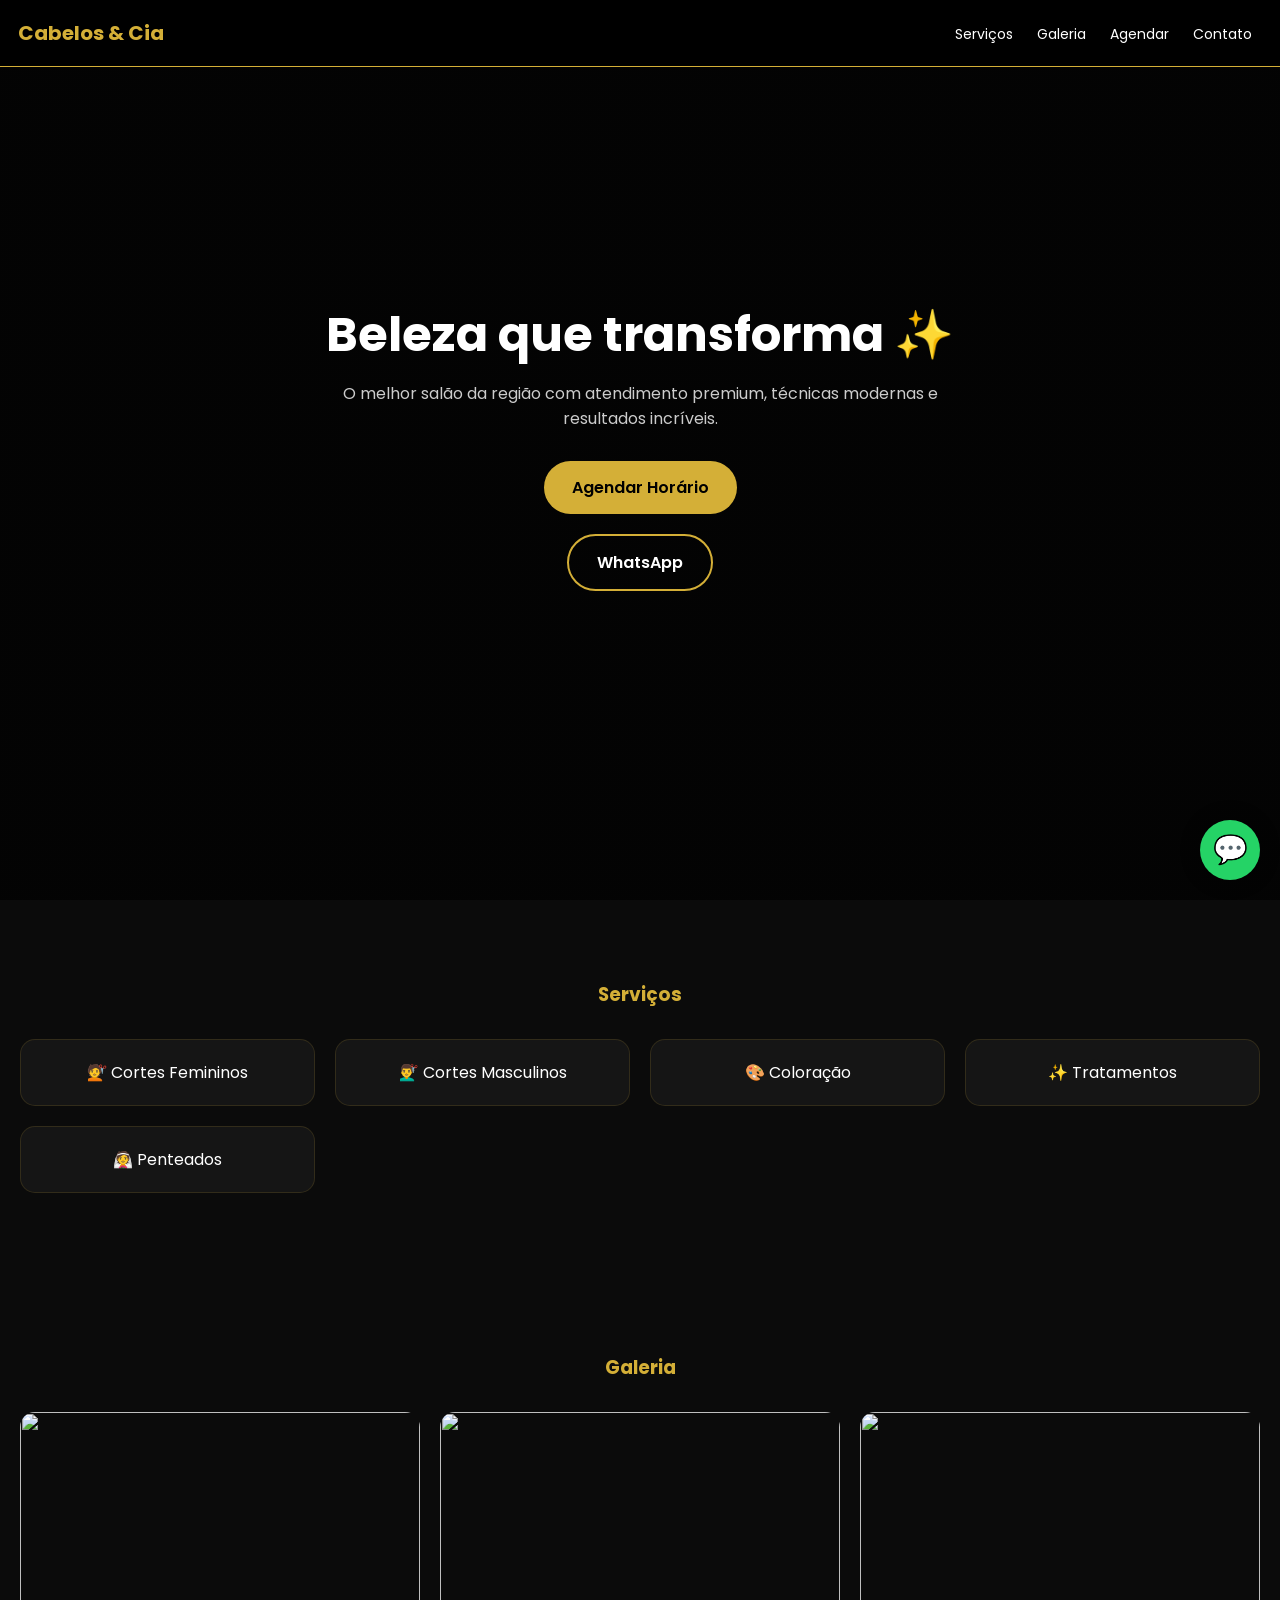
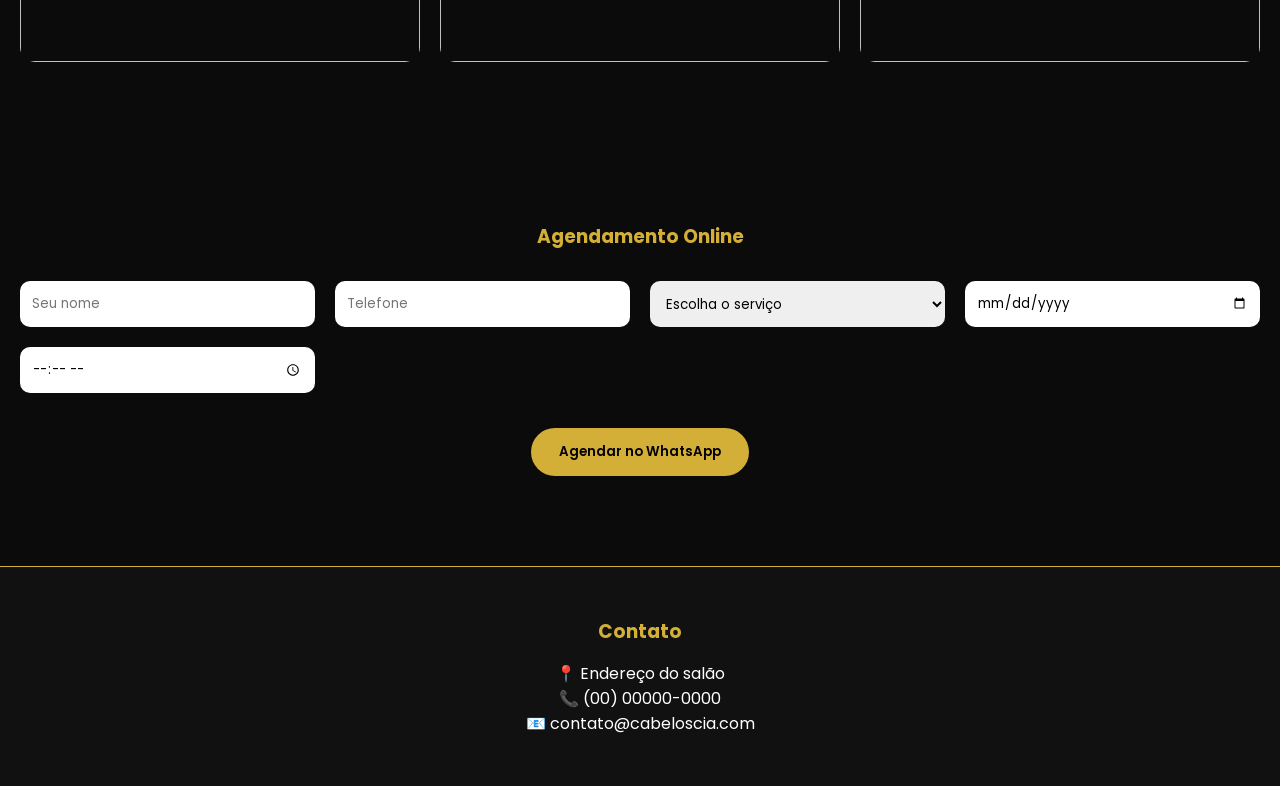
==== commit d396882c: "Add service scheduling and gallery sections" ====
--- a/index.html
+++ b/index.html
@@ -88,6 +88,8 @@
 display:inline-block;
 animation:float 3s ease-in-out infinite;
 transition:0.3s;
+cursor:pointer;
+border:none;
 }
 
 .btn-gold{
@@ -98,6 +100,7 @@
 .btn-outline{
 border:2px solid #d4af37;
 color:#fff;
+background:transparent;
 }
 
 .btn:hover{
@@ -121,7 +124,7 @@
 margin-bottom:15px;
 }
 
-/* SERVIÇOS */
+/* GRID */
 .grid{
 display:grid;
 grid-template-columns:repeat(auto-fit,minmax(250px,1fr));
@@ -143,7 +146,7 @@
 }
 
 /* GALERIA */
-.gallery img{
+.grid img{
 width:100%;
 height:250px;
 object-fit:cover;
@@ -151,7 +154,7 @@
 transition:0.3s;
 }
 
-.gallery img:hover{
+.grid img:hover{
 transform:scale(1.05);
 }
 
@@ -205,6 +208,7 @@
 <a href="https://wa.me/5549998095175" class="btn btn-outline">WhatsApp</a>
 </section>
 
+<!-- SERVIÇOS -->
 <section id="servicos">
 <h3>Serviços</h3>
 
@@ -217,6 +221,7 @@
 </div>
 </section>
 
+<!-- GALERIA -->
 <section id="galeria">
 <h3>Galeria</h3>
 
@@ -227,16 +232,37 @@
 </div>
 </section>
 
+<!-- AGENDAMENTO WHATSAPP -->
 <section id="agendamento">
-<h3>Agendamento</h3>
+<h3>Agendamento Online</h3>
 
 <div class="grid">
-<div class="card">📅 Escolha data</div>
-<div class="card">⏰ Escolha horário</div>
-<div class="card">💈 Escolha serviço</div>
+
+<input id="nome" placeholder="Seu nome" style="padding:12px;border-radius:10px;border:none;">
+<input id="telefone" placeholder="Telefone" style="padding:12px;border-radius:10px;border:none;">
+
+<select id="servico" style="padding:12px;border-radius:10px;border:none;">
+<option value="">Escolha o serviço</option>
+<option>Corte Feminino</option>
+<option>Corte Masculino</option>
+<option>Coloração</option>
+<option>Tratamento</option>
+<option>Maquiagem</option>
+</select>
+
+<input id="data" type="date" style="padding:12px;border-radius:10px;border:none;">
+<input id="hora" type="time" style="padding:12px;border-radius:10px;border:none;">
+
 </div>
-</section>
-
+
+<br>
+
+<button class="btn btn-gold" onclick="agendar()">
+Agendar no WhatsApp
+</button>
+</section>
+
+<!-- CONTATO -->
 <section id="contato" class="contact">
 <h3>Contato</h3>
 <p>📍 Endereço do salão</p>
@@ -246,5 +272,19 @@
 
 <a class="whatsapp" href="https://wa.me/5549998095175">💬</a>
 
+<script>
+function agendar(){
+const nome = document.getElementById("nome").value;
+const telefone = document.getElementById("telefone").value;
+const servico = document.getElementById("servico").value;
+const data = document.getElementById("data").value;
+const hora = document.getElementById("hora").value;
+
+const msg = `Olá! Quero agendar 💇‍♀️%0A%0A👤 Nome: ${nome}%0A📞 Tel: ${telefone}%0A💈 Serviço: ${servico}%0A📅 Data: ${data}%0A⏰ Hora: ${hora}`;
+
+window.open(`https://wa.me/5549998095175?text=${msg}`, "_blank");
+}
+</script>
+
 </body>
-</html>
+  </html>
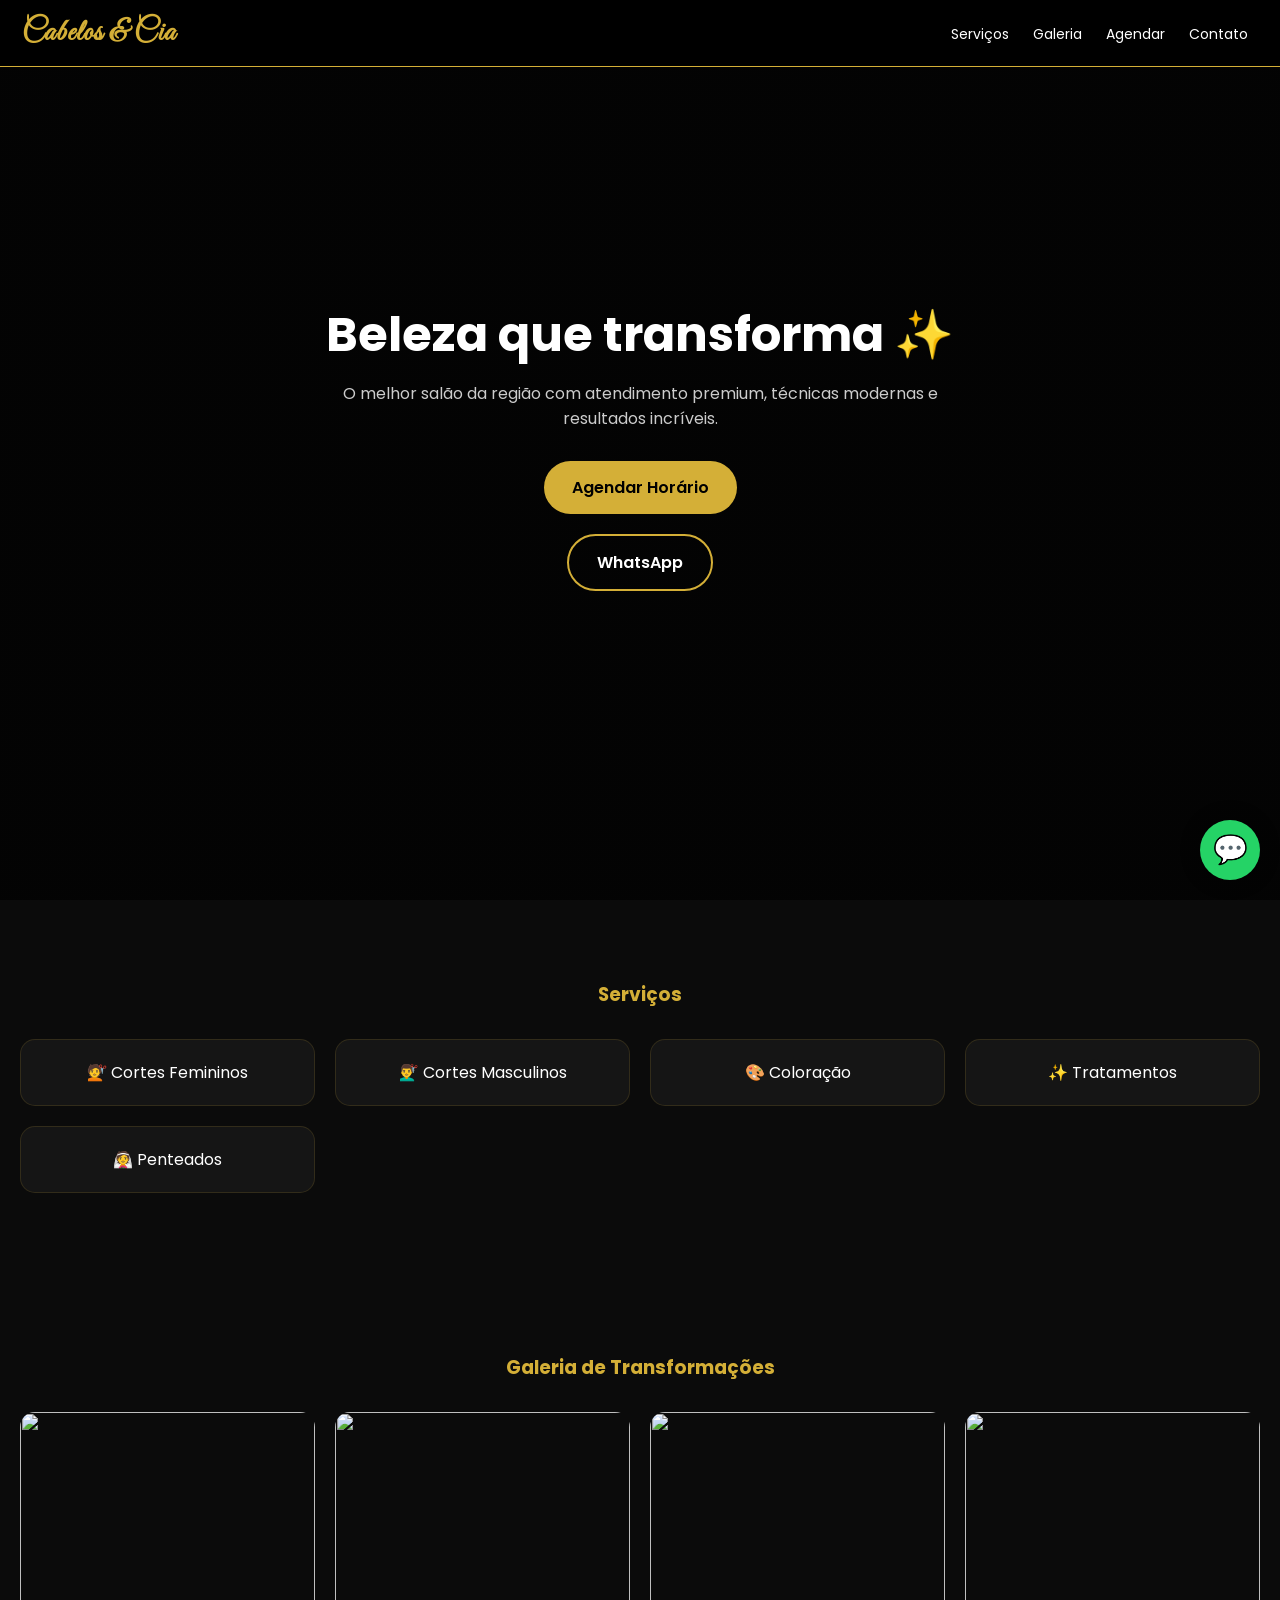
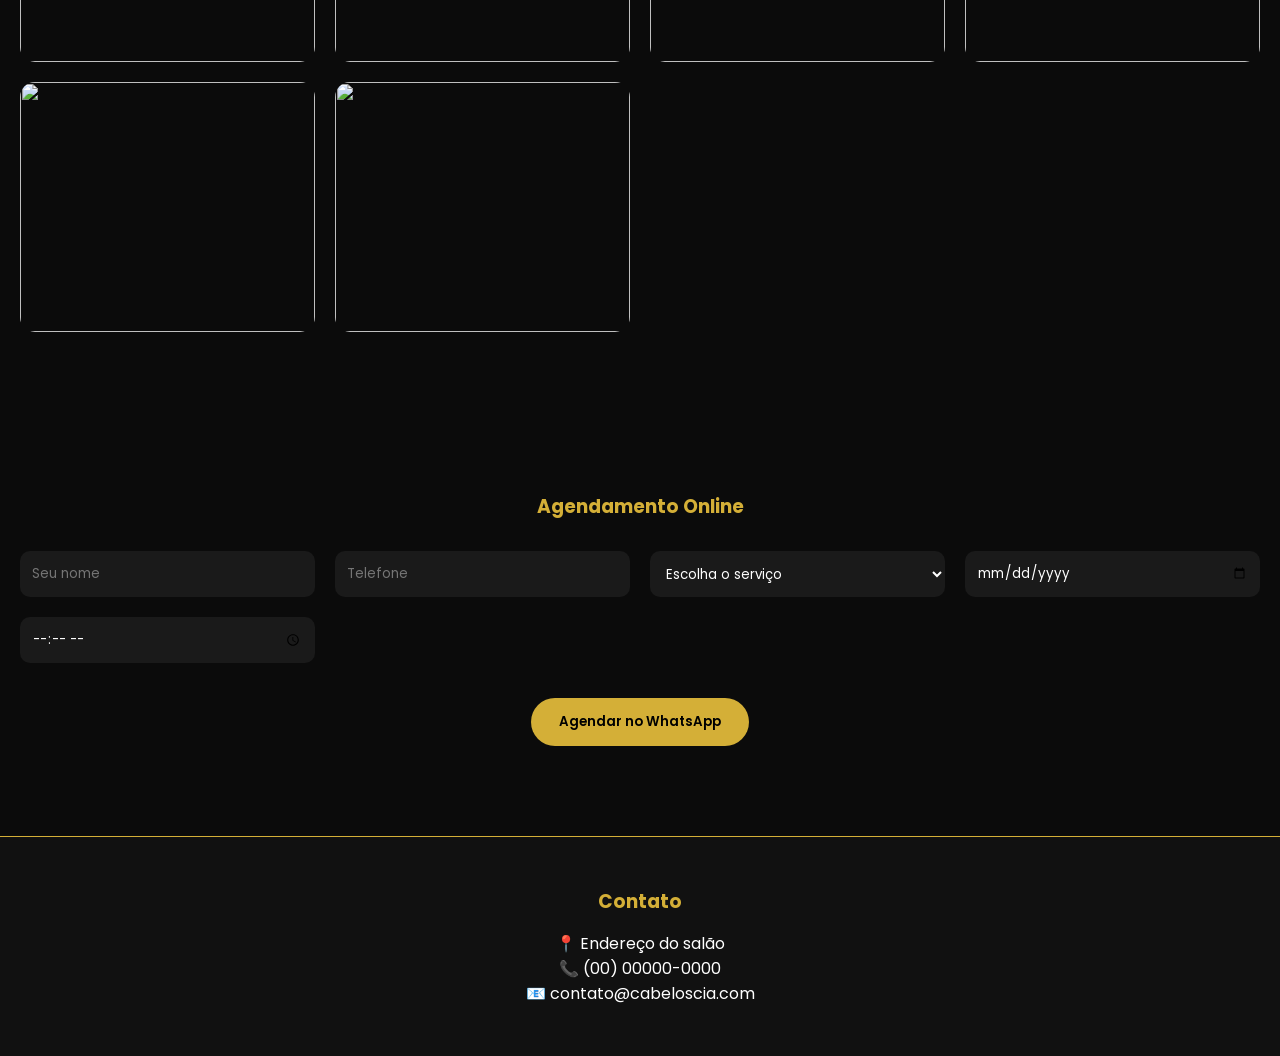
==== commit fac1431b: "Update styles and content in index.html" ====
--- a/index.html
+++ b/index.html
@@ -6,7 +6,7 @@
 
 <title>Cabelos & Cia | Beleza Premium</title>
 
-<link href="https://fonts.googleapis.com/css2?family=Poppins:wght@300;400;500;600;700&display=swap" rel="stylesheet">
+<link href="https://fonts.googleapis.com/css2?family=Great+Vibes&family=Poppins:wght@300;400;500;600;700&display=swap" rel="stylesheet">
 
 <style>
 *{
@@ -29,7 +29,7 @@
 width:100%;
 background:rgba(0,0,0,0.85);
 backdrop-filter:blur(10px);
-padding:18px;
+padding:14px 22px;
 border-bottom:1px solid #d4af37;
 z-index:999;
 display:flex;
@@ -37,9 +37,12 @@
 align-items:center;
 }
 
+/* LOGO ESTILO ASSINATURA */
 header h1{
+font-family:'Great Vibes', cursive;
 color:#d4af37;
-font-size:20px;
+font-size:30px;
+letter-spacing:1px;
 }
 
 nav a{
@@ -47,6 +50,7 @@
 margin:0 10px;
 text-decoration:none;
 font-size:14px;
+transition:0.3s;
 }
 
 nav a:hover{
@@ -78,7 +82,7 @@
 margin-bottom:20px;
 }
 
-/* BOTÕES FLUTUANTES */
+/* BOTÕES */
 .btn{
 padding:14px 28px;
 border-radius:50px;
@@ -132,6 +136,7 @@
 margin-top:30px;
 }
 
+/* CARDS */
 .card{
 background:#151515;
 padding:20px;
@@ -156,6 +161,17 @@
 
 .grid img:hover{
 transform:scale(1.05);
+filter:brightness(1.1);
+}
+
+/* INPUTS (ARRUMADO) */
+input, select{
+padding:12px;
+border-radius:10px;
+border:none;
+outline:none;
+background:#1a1a1a;
+color:#fff;
 }
 
 /* CONTATO */
@@ -221,27 +237,30 @@
 </div>
 </section>
 
-<!-- GALERIA -->
+<!-- GALERIA PREMIUM -->
 <section id="galeria">
-<h3>Galeria</h3>
+<h3>Galeria de Transformações</h3>
 
 <div class="grid">
-<img src="https://images.unsplash.com/photo-1522335789203-aabd1fc54bc9">
+<img src="https://images.unsplash.com/photo-1522337660859-02fbefca4702">
+<img src="https://images.unsplash.com/photo-1526045478516-99145907023c">
+<img src="https://images.unsplash.com/photo-1503951914875-452162b0f3f1">
 <img src="https://images.unsplash.com/photo-1519699047748-de8e457a634e">
-<img src="https://images.unsplash.com/photo-1526045612212-70caf35c14df">
+<img src="https://images.unsplash.com/photo-1520975916090-3105956dac38">
+<img src="https://images.unsplash.com/photo-1522337360788-8b13dee7a37e">
 </div>
 </section>
 
-<!-- AGENDAMENTO WHATSAPP -->
+<!-- AGENDAMENTO -->
 <section id="agendamento">
 <h3>Agendamento Online</h3>
 
 <div class="grid">
 
-<input id="nome" placeholder="Seu nome" style="padding:12px;border-radius:10px;border:none;">
-<input id="telefone" placeholder="Telefone" style="padding:12px;border-radius:10px;border:none;">
-
-<select id="servico" style="padding:12px;border-radius:10px;border:none;">
+<input id="nome" placeholder="Seu nome">
+<input id="telefone" placeholder="Telefone">
+
+<select id="servico">
 <option value="">Escolha o serviço</option>
 <option>Corte Feminino</option>
 <option>Corte Masculino</option>
@@ -250,8 +269,8 @@
 <option>Maquiagem</option>
 </select>
 
-<input id="data" type="date" style="padding:12px;border-radius:10px;border:none;">
-<input id="hora" type="time" style="padding:12px;border-radius:10px;border:none;">
+<input id="data" type="date">
+<input id="hora" type="time">
 
 </div>
 
@@ -274,12 +293,18 @@
 
 <script>
 function agendar(){
+
 const nome = document.getElementById("nome").value;
 const telefone = document.getElementById("telefone").value;
 const servico = document.getElementById("servico").value;
 const data = document.getElementById("data").value;
 const hora = document.getElementById("hora").value;
 
+if(!nome || !telefone || !servico || !data || !hora){
+alert("Preencha todos os campos ✨");
+return;
+}
+
 const msg = `Olá! Quero agendar 💇‍♀️%0A%0A👤 Nome: ${nome}%0A📞 Tel: ${telefone}%0A💈 Serviço: ${servico}%0A📅 Data: ${data}%0A⏰ Hora: ${hora}`;
 
 window.open(`https://wa.me/5549998095175?text=${msg}`, "_blank");
@@ -287,4 +312,4 @@
 </script>
 
 </body>
-  </html>
+</html>
